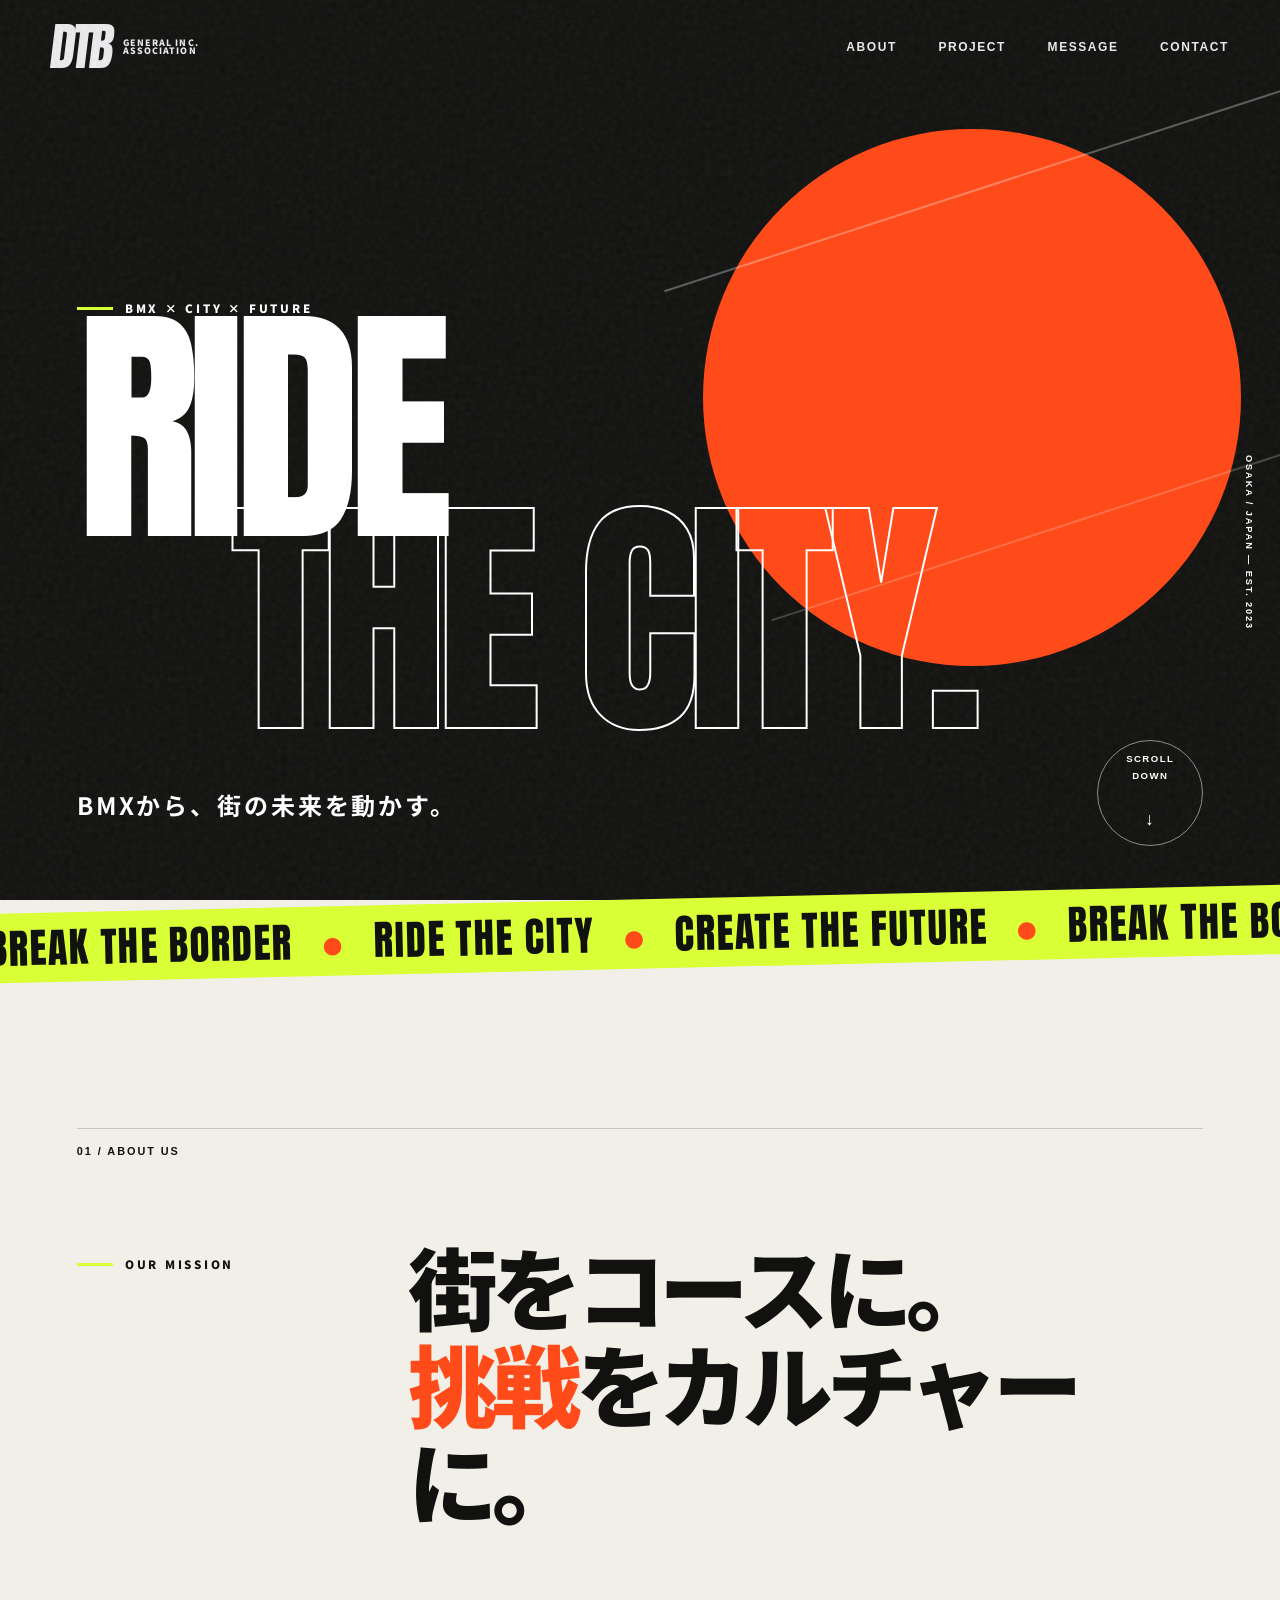
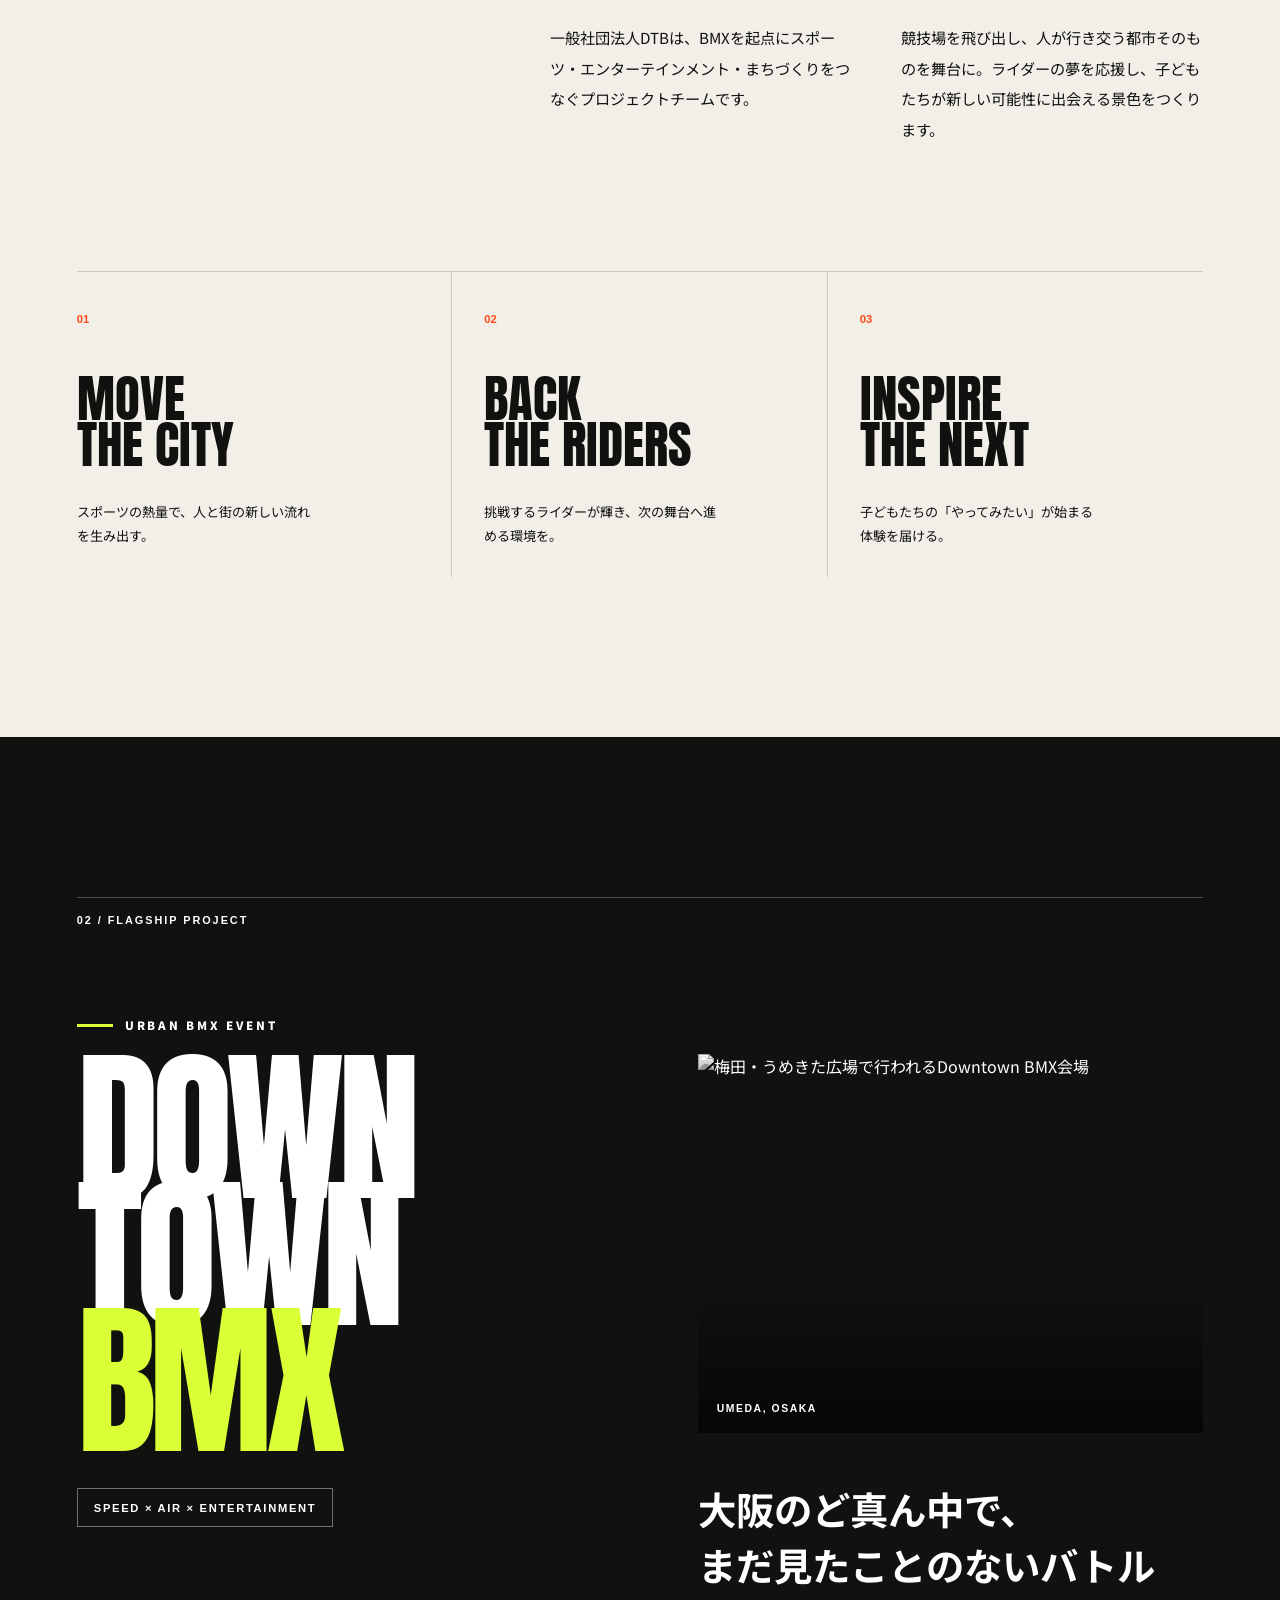
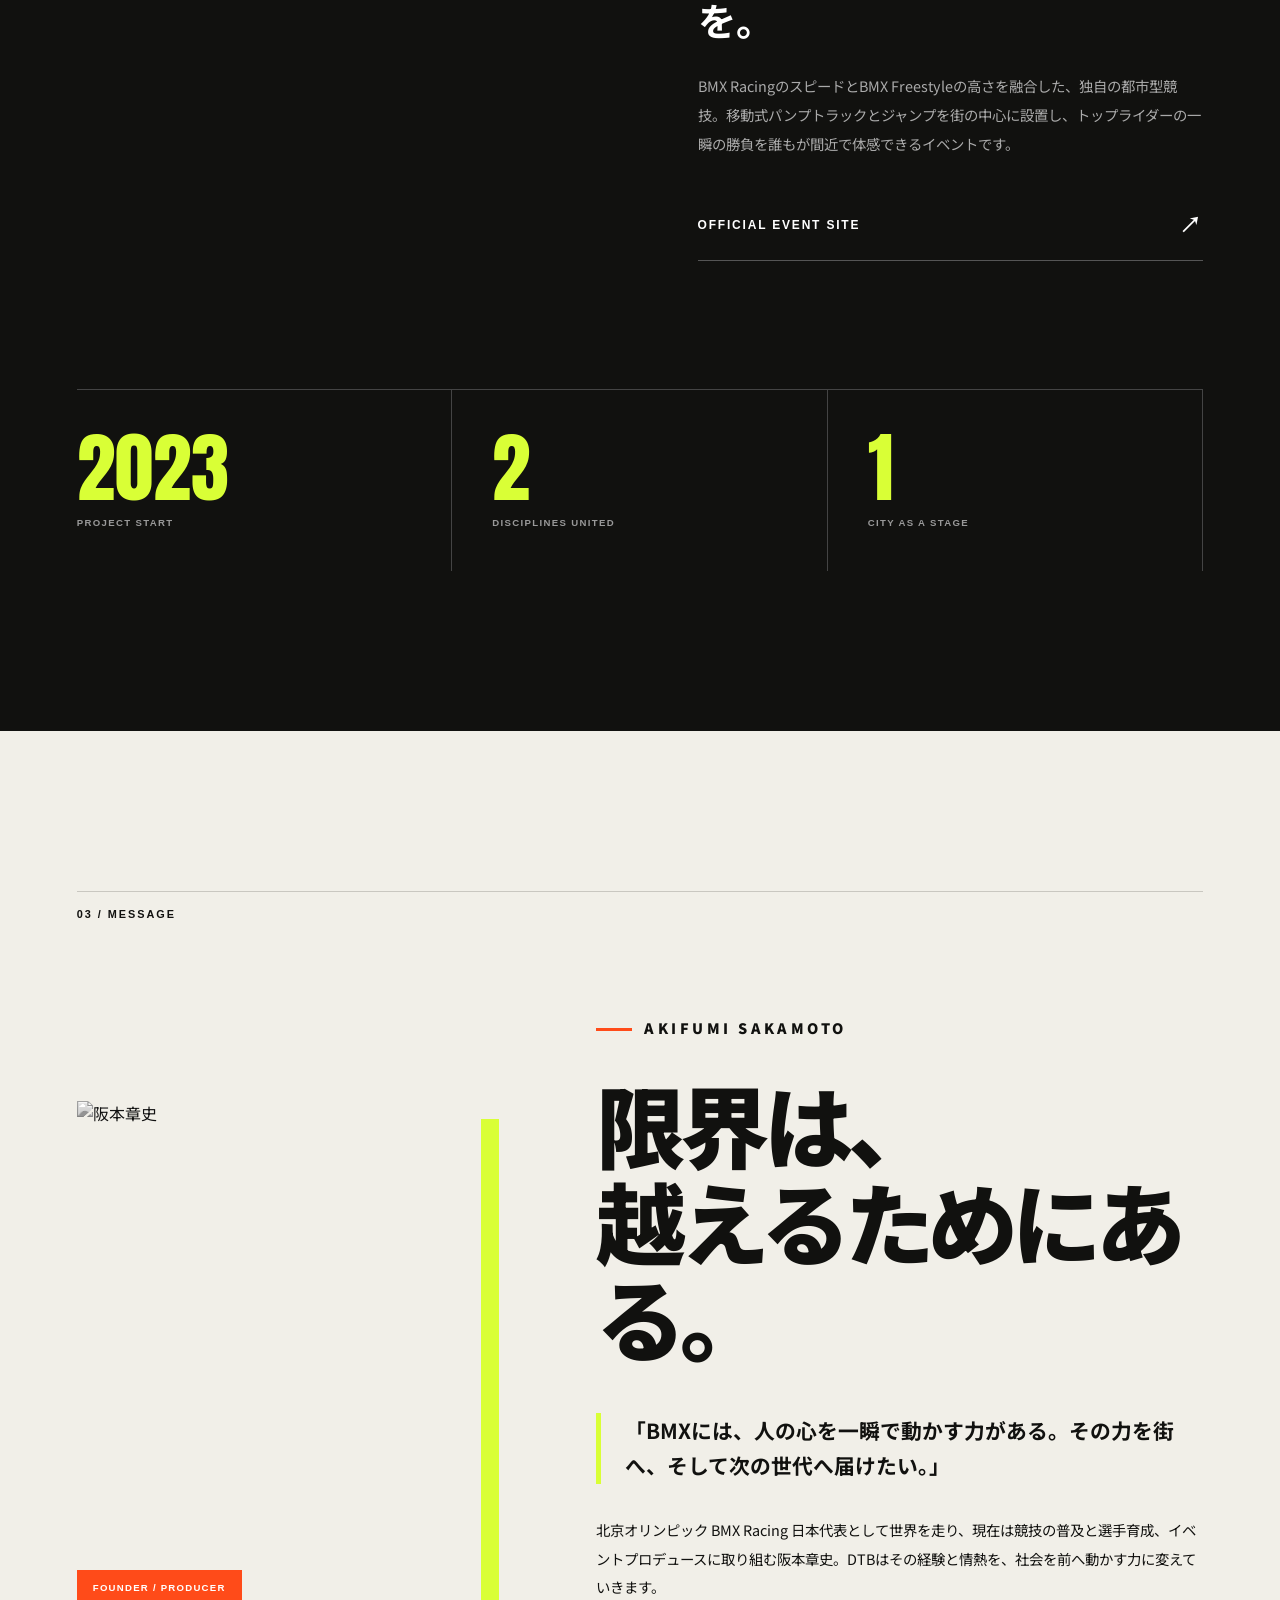
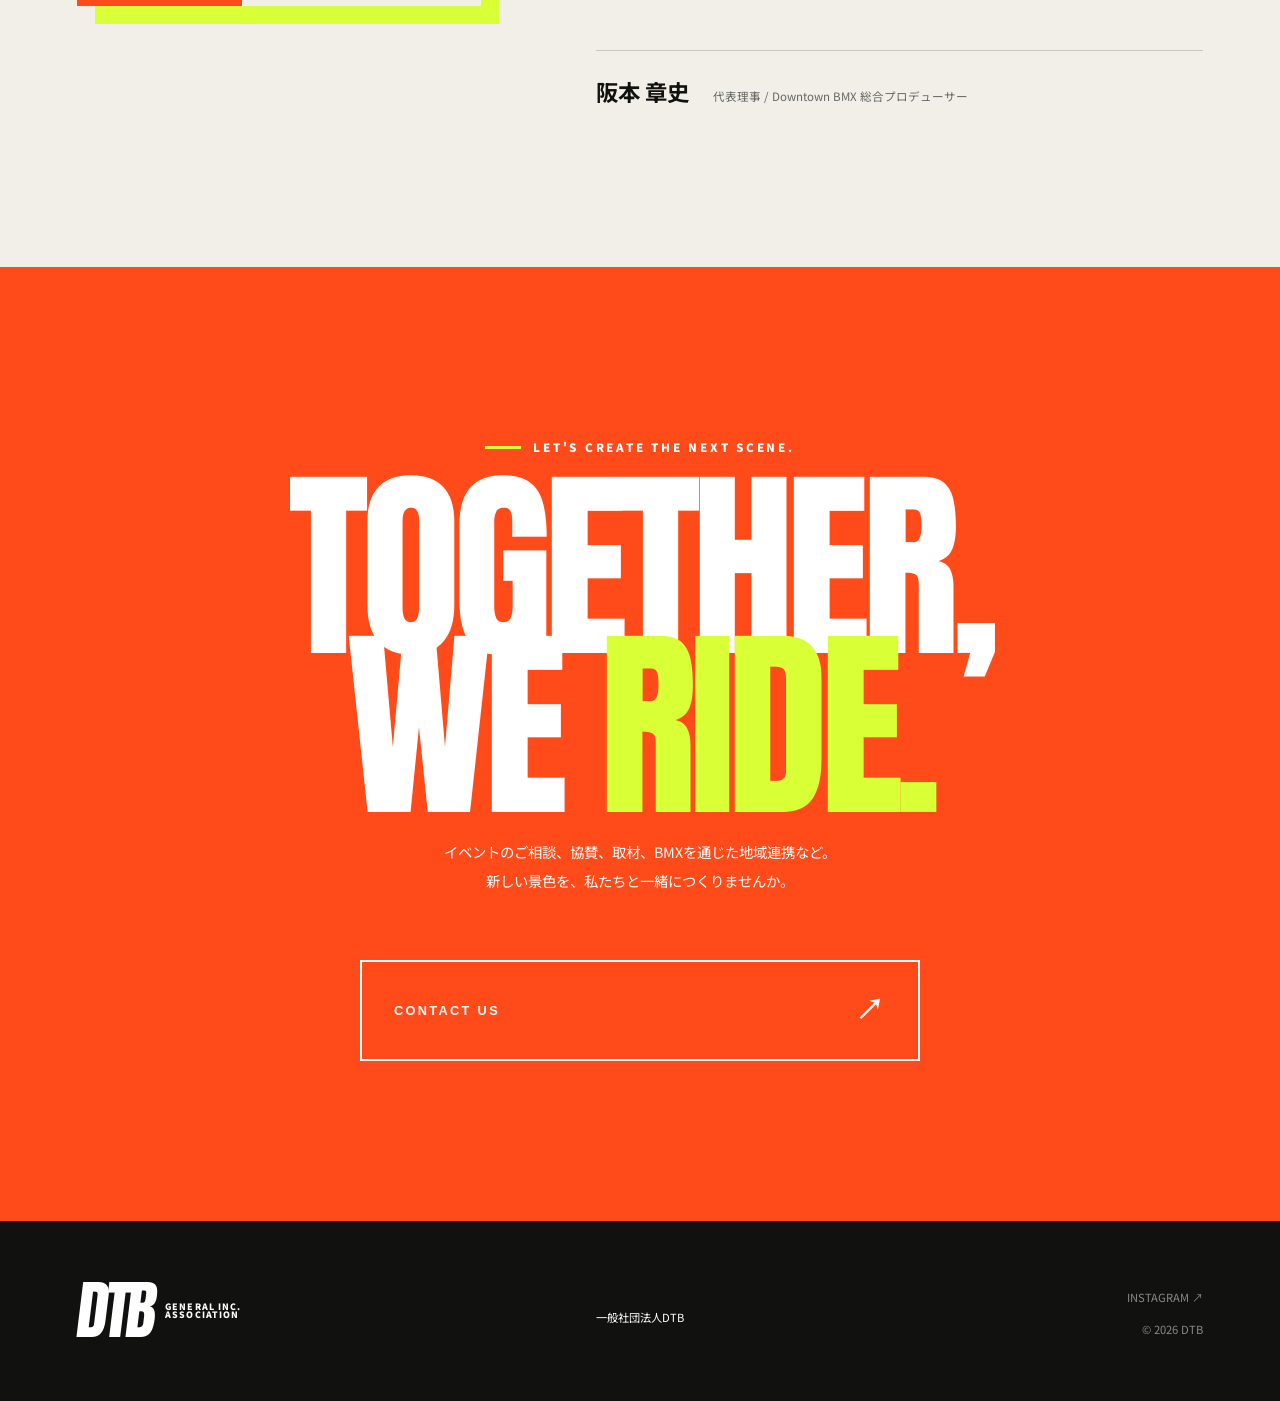
==== DTB/index.html @ 4af90009 "a" ====
<!doctype html>
<html lang="ja">
<head>
  <meta charset="UTF-8">
  <meta name="viewport" content="width=device-width, initial-scale=1.0">
  <meta name="description" content="一般社団法人DTBは、BMXを通じて街と人、次世代の可能性をつなぐ活動を行っています。">
  <title>一般社団法人DTB | Ride the City.</title>
  <link rel="preconnect" href="https://fonts.googleapis.com">
  <link rel="preconnect" href="https://fonts.gstatic.com" crossorigin>
  <link href="https://fonts.googleapis.com/css2?family=Anton&family=Noto+Sans+JP:wght@400;500;700;900&display=swap" rel="stylesheet">
  <link rel="stylesheet" href="style.css">
</head>
<body>
  <div class="loader" aria-hidden="true"><div class="loader__mark">DTB</div></div>
  <header class="header">
    <a class="logo" href="#top" aria-label="一般社団法人DTB トップへ"><span>DTB</span><small>GENERAL INC.<br>ASSOCIATION</small></a>
    <button class="menu-button" type="button" aria-label="メニューを開く" aria-expanded="false"><i></i><i></i></button>
    <nav class="nav" aria-label="メインナビゲーション">
      <a href="#about">ABOUT</a><a href="#project">PROJECT</a><a href="#message">MESSAGE</a><a href="#contact">CONTACT</a>
    </nav>
  </header>

  <main>
    <section class="hero" id="top">
      <div class="hero__noise"></div>
      <div class="hero__copy">
        <p class="eyebrow reveal">BMX × CITY × FUTURE</p>
        <h1><span class="reveal">RIDE</span><span class="outline reveal">THE CITY.</span></h1>
        <div class="hero__bottom reveal">
          <p>BMXから、街の未来を動かす。</p>
          <a class="circle-link" href="#about" aria-label="私たちについて見る">SCROLL<br>DOWN <b>↓</b></a>
        </div>
      </div>
      <div class="hero__visual" aria-hidden="true">
        <div class="sun"></div>
        <img src="https://downtown-bmx.com/assets/images/kv_bike1.png" alt="">
        <div class="speed-lines"></div>
      </div>
      <p class="hero__side">OSAKA / JAPAN — EST. 2023</p>
    </section>

    <div class="ticker" aria-hidden="true"><div>BREAK THE BORDER <span>●</span> RIDE THE CITY <span>●</span> CREATE THE FUTURE <span>●</span> BREAK THE BORDER <span>●</span> RIDE THE CITY <span>●</span> CREATE THE FUTURE <span>●</span></div></div>

    <section class="about section" id="about">
      <div class="section-index reveal">01 / ABOUT US</div>
      <div class="about__lead">
        <p class="kicker reveal">OUR MISSION</p>
        <h2 class="reveal">街をコースに。<br><em>挑戦</em>をカルチャーに。</h2>
      </div>
      <div class="about__body reveal">
        <p>一般社団法人DTBは、BMXを起点にスポーツ・エンターテインメント・まちづくりをつなぐプロジェクトチームです。</p>
        <p>競技場を飛び出し、人が行き交う都市そのものを舞台に。ライダーの夢を応援し、子どもたちが新しい可能性に出会える景色をつくります。</p>
      </div>
      <div class="values">
        <article class="value reveal"><b>01</b><h3>MOVE<br>THE CITY</h3><p>スポーツの熱量で、人と街の新しい流れを生み出す。</p></article>
        <article class="value reveal"><b>02</b><h3>BACK<br>THE RIDERS</h3><p>挑戦するライダーが輝き、次の舞台へ進める環境を。</p></article>
        <article class="value reveal"><b>03</b><h3>INSPIRE<br>THE NEXT</h3><p>子どもたちの「やってみたい」が始まる体験を届ける。</p></article>
      </div>
    </section>

    <section class="project section" id="project">
      <div class="section-index light reveal">02 / FLAGSHIP PROJECT</div>
      <div class="project__grid">
        <div class="project__title reveal">
          <p class="kicker">URBAN BMX EVENT</p>
          <h2>DOWN<br>TOWN<br><span>BMX</span></h2>
          <p class="project__tag">SPEED × AIR × ENTERTAINMENT</p>
        </div>
        <div class="project__info reveal">
          <div class="photo"><img src="https://downtown-bmx.com/assets/images/umekita.jpg" alt="梅田・うめきた広場で行われるDowntown BMX会場"><span>UMEDA, OSAKA</span></div>
          <h3>大阪のど真ん中で、<br>まだ見たことのないバトルを。</h3>
          <p>BMX RacingのスピードとBMX Freestyleの高さを融合した、独自の都市型競技。移動式パンプトラックとジャンプを街の中心に設置し、トップライダーの一瞬の勝負を誰もが間近で体感できるイベントです。</p>
          <a class="text-link" href="https://downtown-bmx.com/" target="_blank" rel="noopener">OFFICIAL EVENT SITE <span>↗</span></a>
        </div>
      </div>
      <div class="stats reveal"><div><strong>2023</strong><span>PROJECT START</span></div><div><strong>2</strong><span>DISCIPLINES UNITED</span></div><div><strong>1</strong><span>CITY AS A STAGE</span></div></div>
    </section>

    <section class="message section" id="message">
      <div class="section-index reveal">03 / MESSAGE</div>
      <div class="message__wrap">
        <div class="portrait reveal"><img src="https://downtown-bmx.com/assets/images/producer.jpg?20240404=" alt="阪本章史"><span>FOUNDER / PRODUCER</span></div>
        <div class="message__text reveal">
          <p class="kicker">AKIFUMI SAKAMOTO</p>
          <h2>限界は、<br>越えるためにある。</h2>
          <blockquote>「BMXには、人の心を一瞬で動かす力がある。その力を街へ、そして次の世代へ届けたい。」</blockquote>
          <p>北京オリンピック BMX Racing 日本代表として世界を走り、現在は競技の普及と選手育成、イベントプロデュースに取り組む阪本章史。DTBはその経験と情熱を、社会を前へ動かす力に変えていきます。</p>
          <div class="signature"><strong>阪本 章史</strong><span>代表理事 / Downtown BMX 総合プロデューサー</span></div>
        </div>
      </div>
    </section>

    <section class="contact" id="contact">
      <p class="kicker reveal">LET'S CREATE THE NEXT SCENE.</p>
      <h2 class="reveal">TOGETHER,<br>WE <span>RIDE.</span></h2>
      <p class="reveal">イベントのご相談、協賛、取材、BMXを通じた地域連携など。<br>新しい景色を、私たちと一緒につくりませんか。</p>
      <a class="contact__button reveal" href="https://downtown-bmx.com/#contact" target="_blank" rel="noopener"><span>CONTACT US</span><b>↗</b></a>
    </section>
  </main>

  <footer><a class="logo logo--footer" href="#top"><span>DTB</span><small>GENERAL INC.<br>ASSOCIATION</small></a><p>一般社団法人DTB</p><div><a href="https://www.instagram.com/downtownbmx_/" target="_blank" rel="noopener">INSTAGRAM ↗</a><span>© 2026 DTB</span></div></footer>
  <script src="script.js"></script>
</body>
</html>
---- DTB/style.css ----
:root{--ink:#11110f;--paper:#f1efe8;--acid:#d9ff36;--orange:#ff4b19;--line:rgba(17,17,15,.18)}
*{box-sizing:border-box}html{scroll-behavior:smooth}body{margin:0;background:var(--paper);color:var(--ink);font-family:"Noto Sans JP",sans-serif;overflow-x:hidden}a{color:inherit;text-decoration:none}img{display:block;width:100%}.loader{position:fixed;inset:0;z-index:9999;background:var(--acid);display:grid;place-items:center;transition:transform .8s cubic-bezier(.76,0,.24,1)}.loader.done{transform:translateY(-105%)}.loader__mark{font-family:Anton,sans-serif;font-size:clamp(6rem,20vw,18rem);letter-spacing:-.04em;transform:skew(-8deg)}
.header{position:fixed;z-index:100;top:0;left:0;width:100%;height:94px;display:flex;align-items:center;justify-content:space-between;padding:0 4vw;color:#fff;mix-blend-mode:difference}.logo{display:flex;align-items:center;gap:12px;line-height:.9}.logo>span{font:3.2rem/.8 Anton,sans-serif;letter-spacing:-.06em;transform:skew(-7deg)}.logo small{font-size:.55rem;font-weight:900;letter-spacing:.12em}.nav{display:flex;gap:2.6rem;font:700 .75rem/1 sans-serif;letter-spacing:.13em}.nav a{position:relative}.nav a:after{content:"";position:absolute;left:0;bottom:-7px;width:0;height:2px;background:currentColor;transition:.3s}.nav a:hover:after{width:100%}.menu-button{display:none;background:none;border:0;width:44px;height:44px;padding:12px}.menu-button i{display:block;height:2px;background:#fff;margin:7px 0;transition:.3s}
.hero{position:relative;min-height:100svh;background:var(--ink);color:#fff;display:flex;align-items:flex-end;overflow:hidden;padding:12rem 6vw 6vh}.hero__noise{position:absolute;inset:0;opacity:.08;pointer-events:none;background-image:url("data:image/svg+xml,%3Csvg viewBox='0 0 180 180' xmlns='http://www.w3.org/2000/svg'%3E%3Cfilter id='n'%3E%3CfeTurbulence type='fractalNoise' baseFrequency='.9' numOctaves='4' stitchTiles='stitch'/%3E%3C/filter%3E%3Crect width='100%25' height='100%25' filter='url(%23n)' opacity='.8'/%3E%3C/svg%3E")}.hero__copy{position:relative;z-index:3;width:100%}.eyebrow,.kicker{font-size:.72rem;font-weight:900;letter-spacing:.24em}.eyebrow:before,.kicker:before{content:"";display:inline-block;width:36px;height:3px;background:var(--acid);margin:0 12px 3px 0}.hero h1{margin:1rem 0 1.5rem;font:clamp(7rem,20vw,19rem)/.75 Anton,sans-serif;letter-spacing:-.045em;position:relative}.hero h1 span{display:block}.hero h1 .outline{color:transparent;-webkit-text-stroke:2px #fff;margin-left:12vw}.hero__bottom{display:flex;align-items:flex-end;justify-content:space-between}.hero__bottom>p{font-size:clamp(1rem,2vw,1.5rem);font-weight:700;letter-spacing:.12em}.circle-link{width:106px;height:106px;border:1px solid rgba(255,255,255,.5);border-radius:50%;display:grid;place-items:center;text-align:center;font:700 .6rem/1.7 sans-serif;letter-spacing:.15em;transition:.35s}.circle-link:hover{background:var(--acid);border-color:var(--acid);color:#111;transform:rotate(-8deg)}.circle-link b{font-size:1.1rem}.hero__visual{position:absolute;z-index:2;right:2vw;top:4vh;width:min(54vw,820px);height:86%;pointer-events:none}.hero__visual img{position:absolute;z-index:2;bottom:5%;right:0;max-height:90%;object-fit:contain;filter:drop-shadow(0 25px 35px rgba(0,0,0,.5));animation:float 4s ease-in-out infinite}.sun{position:absolute;width:min(42vw,640px);aspect-ratio:1;border-radius:50%;background:var(--orange);right:2%;top:12%}.speed-lines{position:absolute;inset:18% -20% auto auto;width:100%;height:45%;border-top:2px solid rgba(255,255,255,.3);border-bottom:2px solid rgba(255,255,255,.2);transform:rotate(-18deg)}.hero__side{position:absolute;right:1.3vw;bottom:30%;z-index:4;font:700 .58rem sans-serif;letter-spacing:.2em;writing-mode:vertical-rl}@keyframes float{50%{transform:translateY(-14px) rotate(1deg)}}
.ticker{background:var(--acid);overflow:hidden;white-space:nowrap;transform:rotate(-1.3deg) scale(1.02);position:relative;z-index:5}.ticker div{font:2.5rem/1.7 Anton,sans-serif;letter-spacing:.04em;animation:ticker 22s linear infinite;width:max-content}.ticker span{color:var(--orange);padding:0 1rem}@keyframes ticker{to{transform:translateX(-50%)}}
.section{padding:10rem 6vw}.section-index{font:700 .68rem sans-serif;letter-spacing:.18em;border-top:1px solid var(--line);padding-top:1rem;margin-bottom:5rem}.section-index.light{border-color:rgba(255,255,255,.25)}.about__lead{display:grid;grid-template-columns:1fr 2.4fr;align-items:start}.about__lead .kicker{margin-top:1.2rem}.about h2,.message h2{font-size:clamp(3rem,7vw,7rem);line-height:1.08;letter-spacing:-.07em;margin:0;font-weight:900}.about h2 em{font-style:normal;color:var(--orange)}.about__body{width:min(700px,58%);margin:5rem 0 7rem auto;display:grid;grid-template-columns:1fr 1fr;gap:3rem;line-height:2;font-size:.95rem}.values{display:grid;grid-template-columns:repeat(3,1fr);border-top:1px solid var(--line)}.value{padding:2rem 2rem 1rem 0;border-right:1px solid var(--line);min-height:280px}.value+ .value{padding-left:2rem}.value:last-child{border-right:0}.value>b{font:700 .7rem sans-serif;color:var(--orange)}.value h3{font:clamp(2.2rem,4vw,4rem)/.9 Anton,sans-serif;margin:3rem 0 2rem}.value p{font-size:.82rem;line-height:1.8;max-width:240px}
.project{background:var(--ink);color:white}.project__grid{display:grid;grid-template-columns:1fr 1fr;gap:9vw}.project__title h2{font:clamp(6rem,13vw,13rem)/.76 Anton,sans-serif;letter-spacing:-.04em;margin:2rem 0}.project__title h2 span{color:var(--acid)}.project__tag{font:700 .7rem sans-serif;letter-spacing:.15em;border:1px solid rgba(255,255,255,.4);display:inline-block;padding:.8rem 1rem}.project__info{padding-top:3rem}.photo{position:relative;overflow:hidden;aspect-ratio:4/3}.photo:after{content:"";position:absolute;inset:0;background:linear-gradient(180deg,transparent 60%,rgba(0,0,0,.65))}.photo img{height:100%;object-fit:cover;filter:grayscale(100%);transition:.6s}.photo:hover img{filter:grayscale(0);transform:scale(1.03)}.photo span{position:absolute;z-index:2;bottom:1.2rem;left:1.2rem;font:700 .65rem sans-serif;letter-spacing:.15em}.project__info h3{font-size:clamp(1.7rem,3vw,3rem);line-height:1.45;margin:3rem 0 1.5rem}.project__info>p{color:#aaa;line-height:2;font-size:.9rem}.text-link{display:flex;justify-content:space-between;align-items:center;border-bottom:1px solid #555;padding:1.2rem 0;margin-top:2rem;font:700 .75rem sans-serif;letter-spacing:.15em}.text-link span{font-size:1.4rem}.stats{margin-top:8rem;border-top:1px solid #444;display:grid;grid-template-columns:repeat(3,1fr)}.stats div{padding:2.5rem 0;border-right:1px solid #444}.stats div+div{padding-left:2.5rem}.stats strong{display:block;font:clamp(3rem,6vw,6rem)/1 Anton,sans-serif;color:var(--acid)}.stats span{font:700 .6rem sans-serif;letter-spacing:.14em;color:#999}
.message__wrap{display:grid;grid-template-columns:.8fr 1.2fr;gap:9vw;align-items:center}.portrait{position:relative;transform:rotate(-2deg);box-shadow:18px 18px 0 var(--acid)}.portrait img{filter:grayscale(100%);aspect-ratio:4/5;object-fit:cover}.portrait span{position:absolute;bottom:0;left:0;background:var(--orange);color:#fff;padding:.8rem 1rem;font:700 .6rem sans-serif;letter-spacing:.13em}.message__text .kicker:before{background:var(--orange)}.message__text h2{margin:2rem 0 3rem}.message blockquote{font-size:1.3rem;font-weight:700;line-height:1.7;margin:0 0 2rem;padding-left:1.5rem;border-left:5px solid var(--acid)}.message__text>p{font-size:.9rem;line-height:2}.signature{margin-top:3rem;border-top:1px solid var(--line);padding-top:1.5rem}.signature strong{font-size:1.4rem;margin-right:1.5rem}.signature span{font-size:.72rem;color:#666}
.contact{background:var(--orange);padding:10rem 6vw;text-align:center;color:#fff}.contact .kicker:before{background:var(--acid)}.contact h2{font:clamp(6rem,16vw,16rem)/.78 Anton,sans-serif;letter-spacing:-.04em;margin:2rem 0}.contact h2 span{color:var(--acid)}.contact>p:not(.kicker){font-size:.9rem;line-height:2}.contact__button{width:min(560px,90%);margin:4rem auto 0;border:2px solid #fff;padding:1.8rem 2rem;display:flex;justify-content:space-between;align-items:center;font:700 .8rem sans-serif;letter-spacing:.18em;transition:.3s}.contact__button b{font-size:1.8rem}.contact__button:hover{background:#fff;color:var(--orange)}footer{background:var(--ink);color:#fff;padding:4rem 6vw;display:grid;grid-template-columns:1fr 1fr 1fr;align-items:end;font-size:.7rem}footer>p{text-align:center}footer>div{display:flex;flex-direction:column;align-items:flex-end;gap:1rem;color:#888}.logo--footer{width:max-content}.logo--footer>span{font-size:4rem}.reveal{opacity:0;transform:translateY(45px);transition:opacity .8s ease,transform .8s cubic-bezier(.16,1,.3,1)}.reveal.visible{opacity:1;transform:none}
@media(max-width:800px){.header{height:72px;padding:0 5vw}.logo>span{font-size:2.6rem}.nav{position:fixed;inset:0;background:var(--ink);display:flex;flex-direction:column;justify-content:center;align-items:center;gap:2.2rem;font:2.6rem Anton,sans-serif;transform:translateX(100%);transition:.5s;z-index:-1}.nav.open{transform:none}.menu-button{display:block}.menu-button.active i:first-child{transform:translateY(4.5px) rotate(45deg)}.menu-button.active i:last-child{transform:translateY(-4.5px) rotate(-45deg)}.hero{padding:9rem 5vw 4vh;align-items:flex-end}.hero h1{font-size:28vw;line-height:.78;margin-bottom:2.5rem}.hero h1 .outline{margin-left:0}.hero__visual{width:95vw;right:-18vw;top:11vh;height:64%}.sun{width:75vw;right:5%;top:10%}.hero__bottom>p{font-size:.8rem}.circle-link{width:80px;height:80px}.hero__side{display:none}.ticker div{font-size:1.7rem}.section{padding:7rem 5vw}.section-index{margin-bottom:3.5rem}.about__lead{display:block}.about__lead .kicker{margin-bottom:1.5rem}.about__body{width:100%;margin:3.5rem 0 5rem;grid-template-columns:1fr;gap:1rem}.values{grid-template-columns:1fr}.value,.value+ .value{padding:2rem 0;min-height:auto;border-right:0;border-bottom:1px solid var(--line)}.value h3{margin:1.5rem 0 1rem}.project__grid{grid-template-columns:1fr}.project__title h2{font-size:29vw}.project__info{padding-top:0}.stats{margin-top:5rem}.stats div,.stats div+div{padding:1.5rem .5rem}.stats strong{font-size:3rem}.stats span{font-size:.45rem}.message__wrap{grid-template-columns:1fr}.portrait{margin:0 1rem 3rem 0}.signature span{display:block;margin-top:.5rem}.contact{padding:7rem 5vw}.contact h2{font-size:24vw}.contact br{display:none}footer{grid-template-columns:1fr;gap:2rem;text-align:left}footer>p{text-align:left}footer>div{align-items:flex-start}}
@media(prefers-reduced-motion:reduce){html{scroll-behavior:auto}.loader{display:none}.hero__visual img,.ticker div{animation:none}.reveal{opacity:1;transform:none;transition:none}}
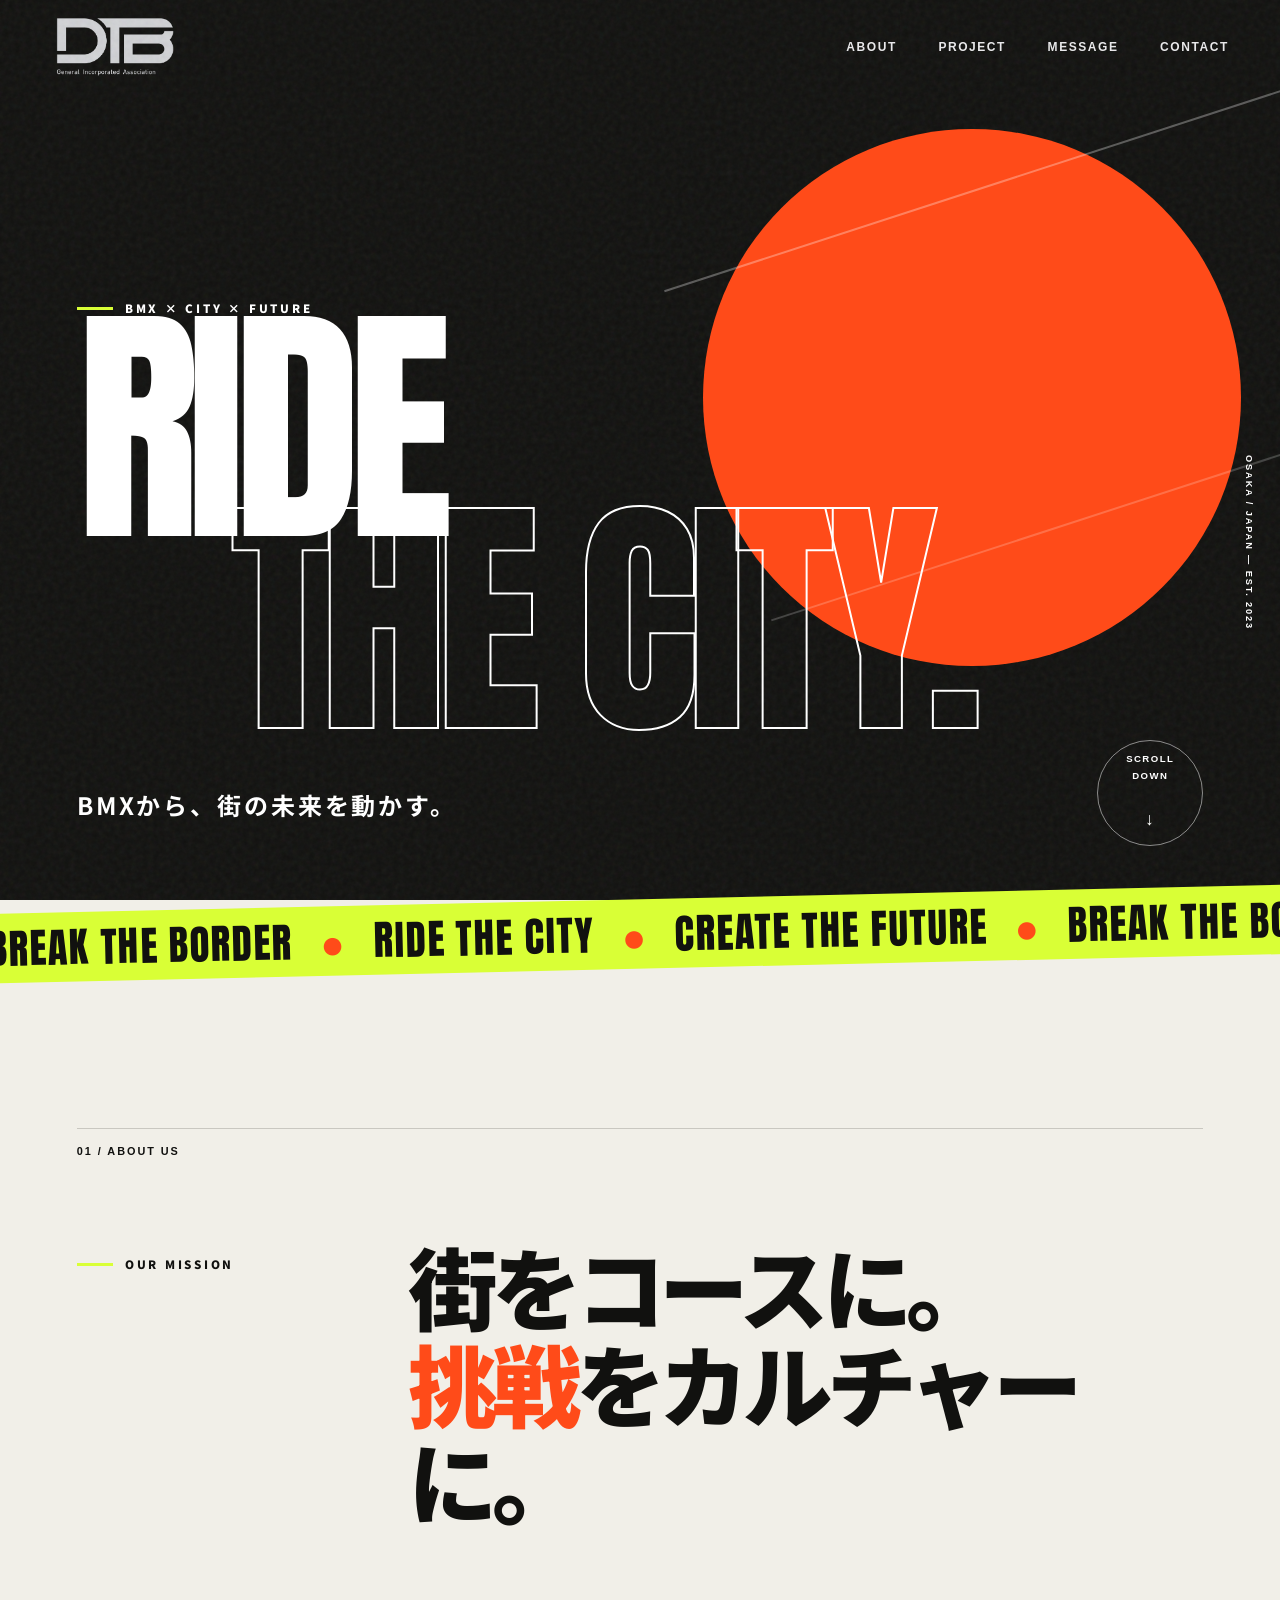
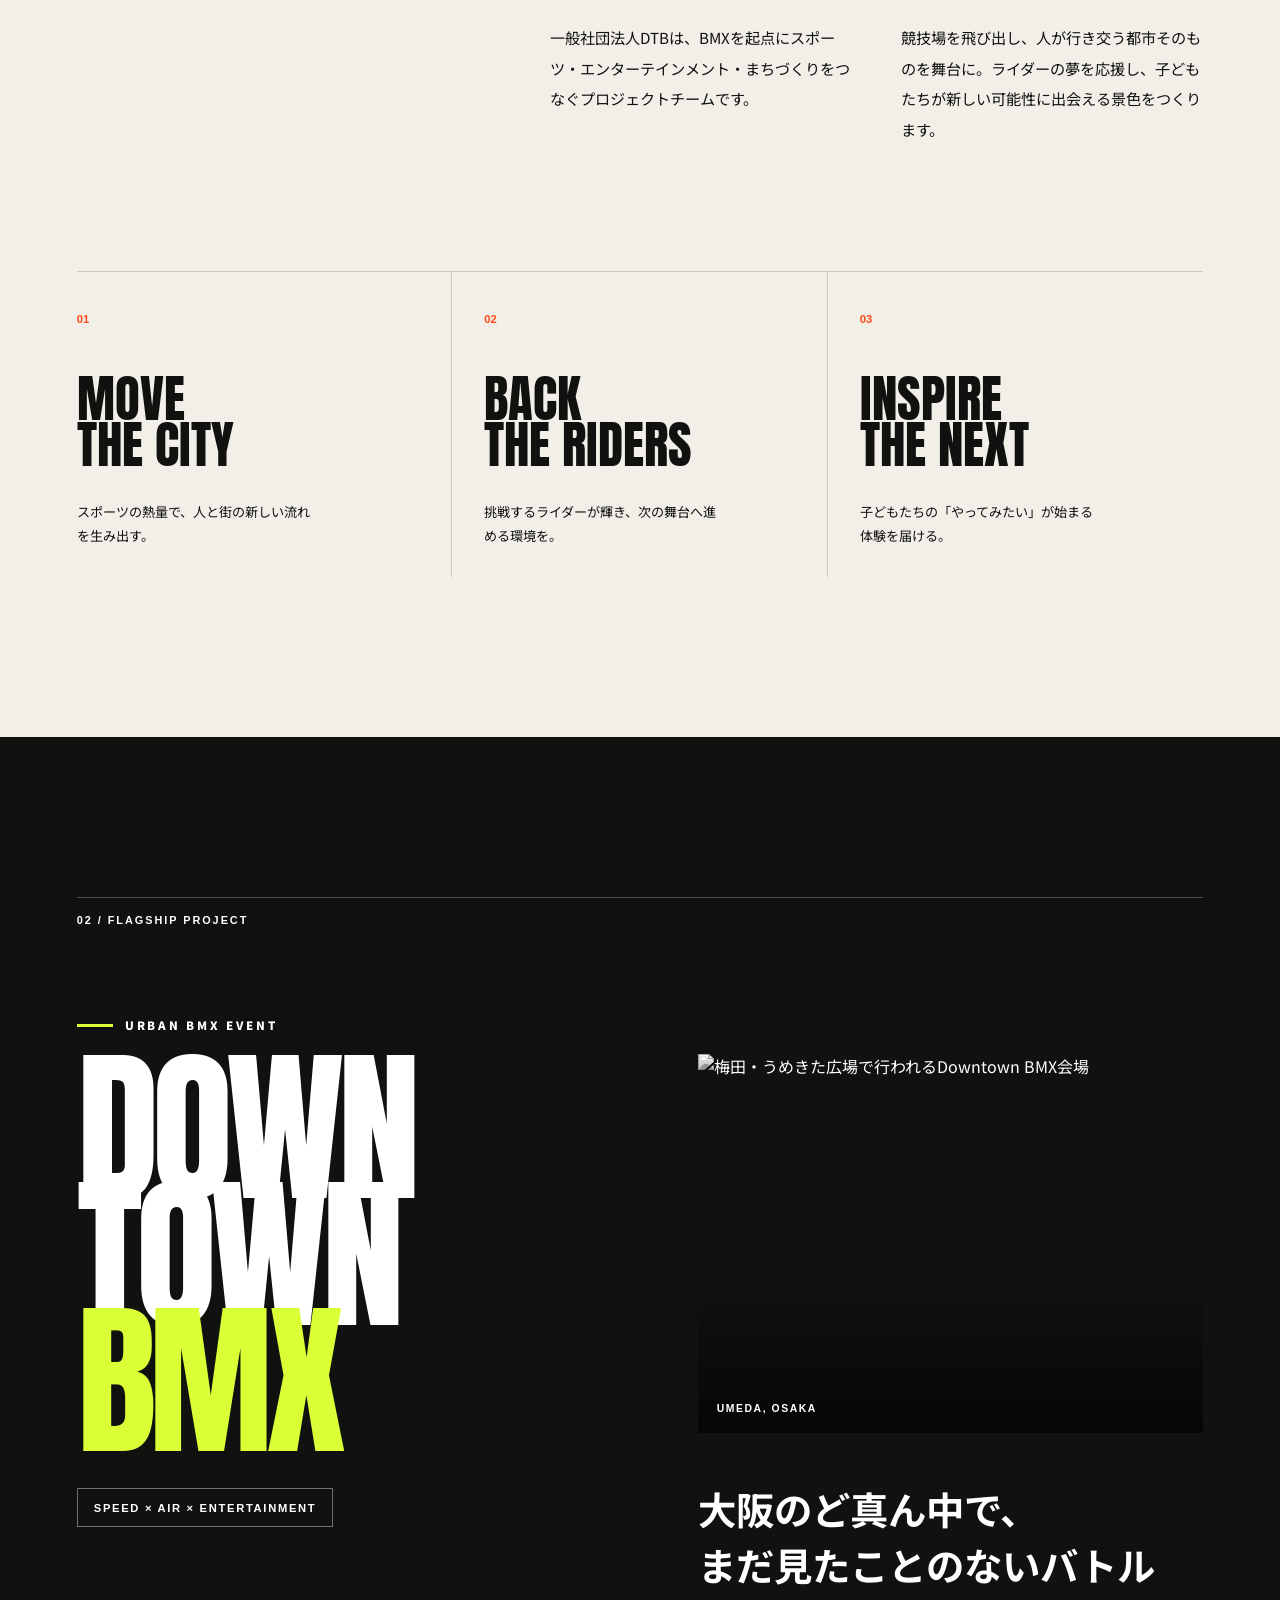
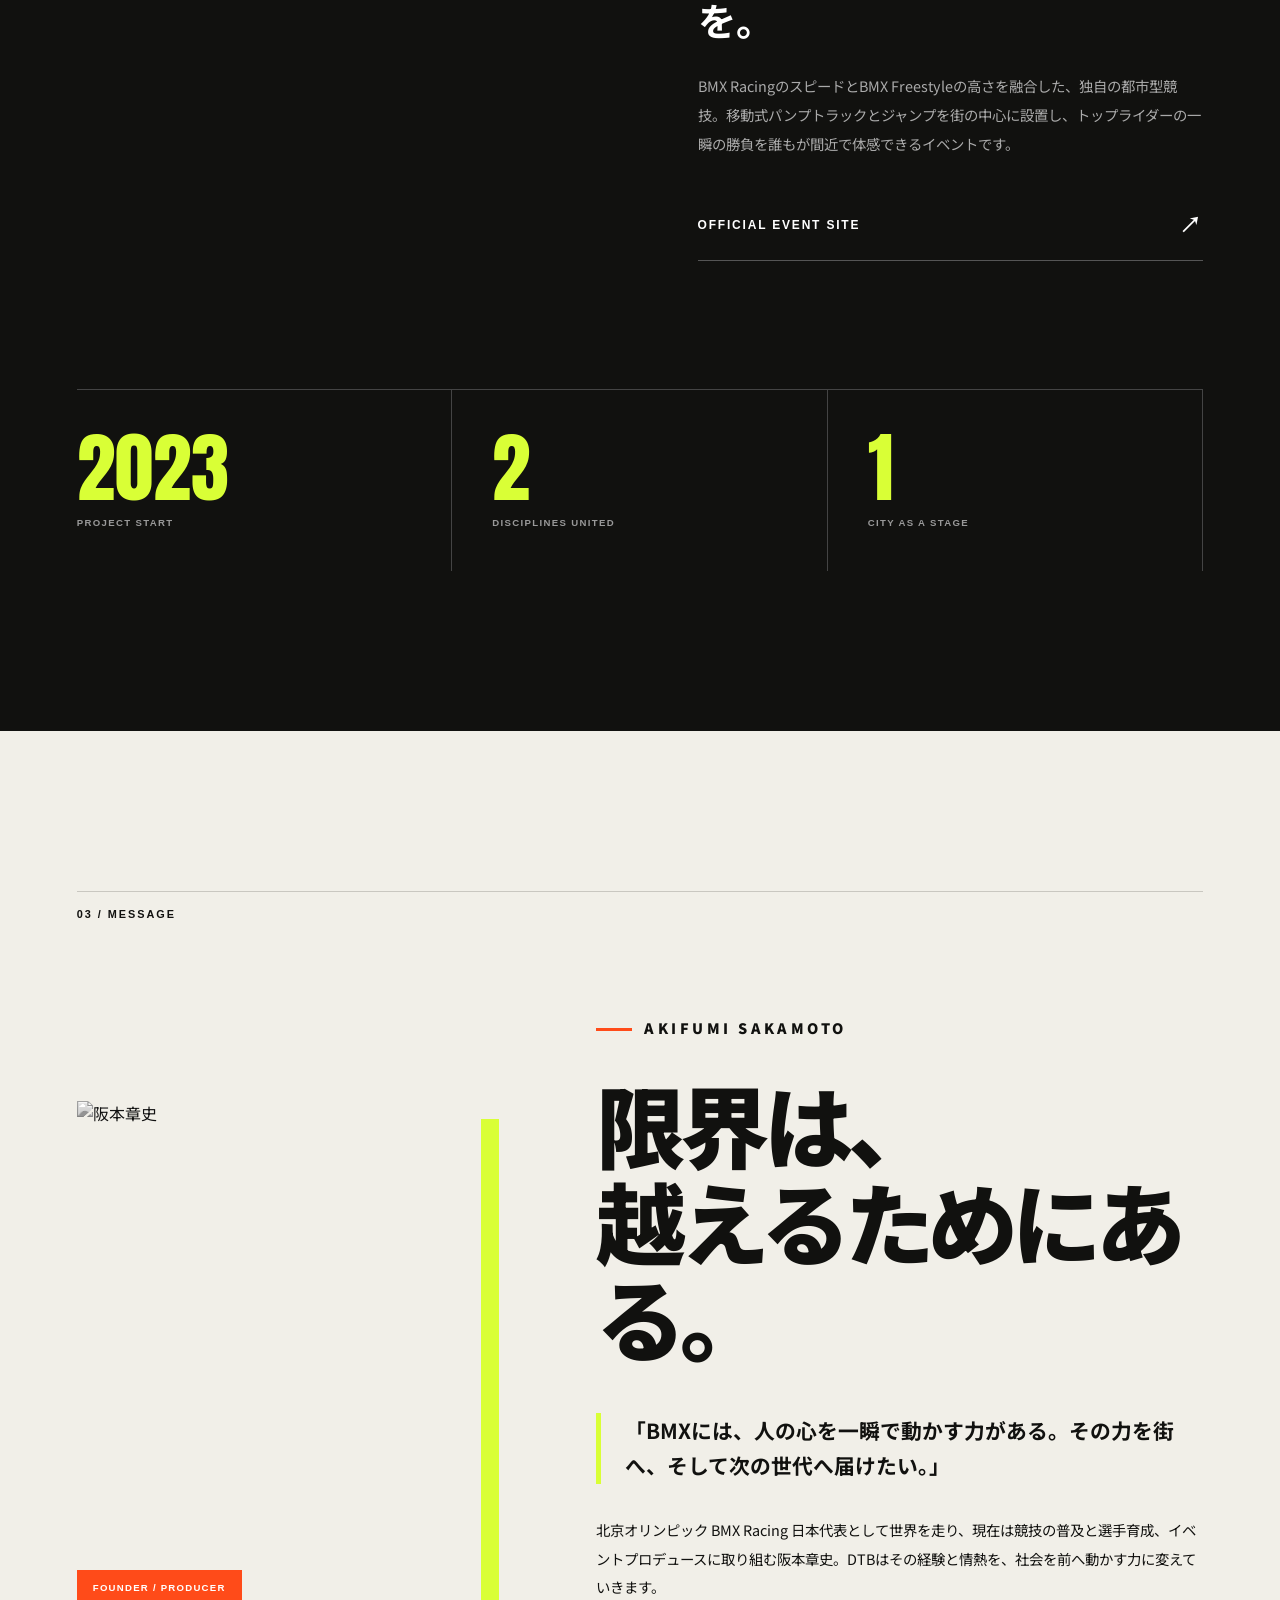
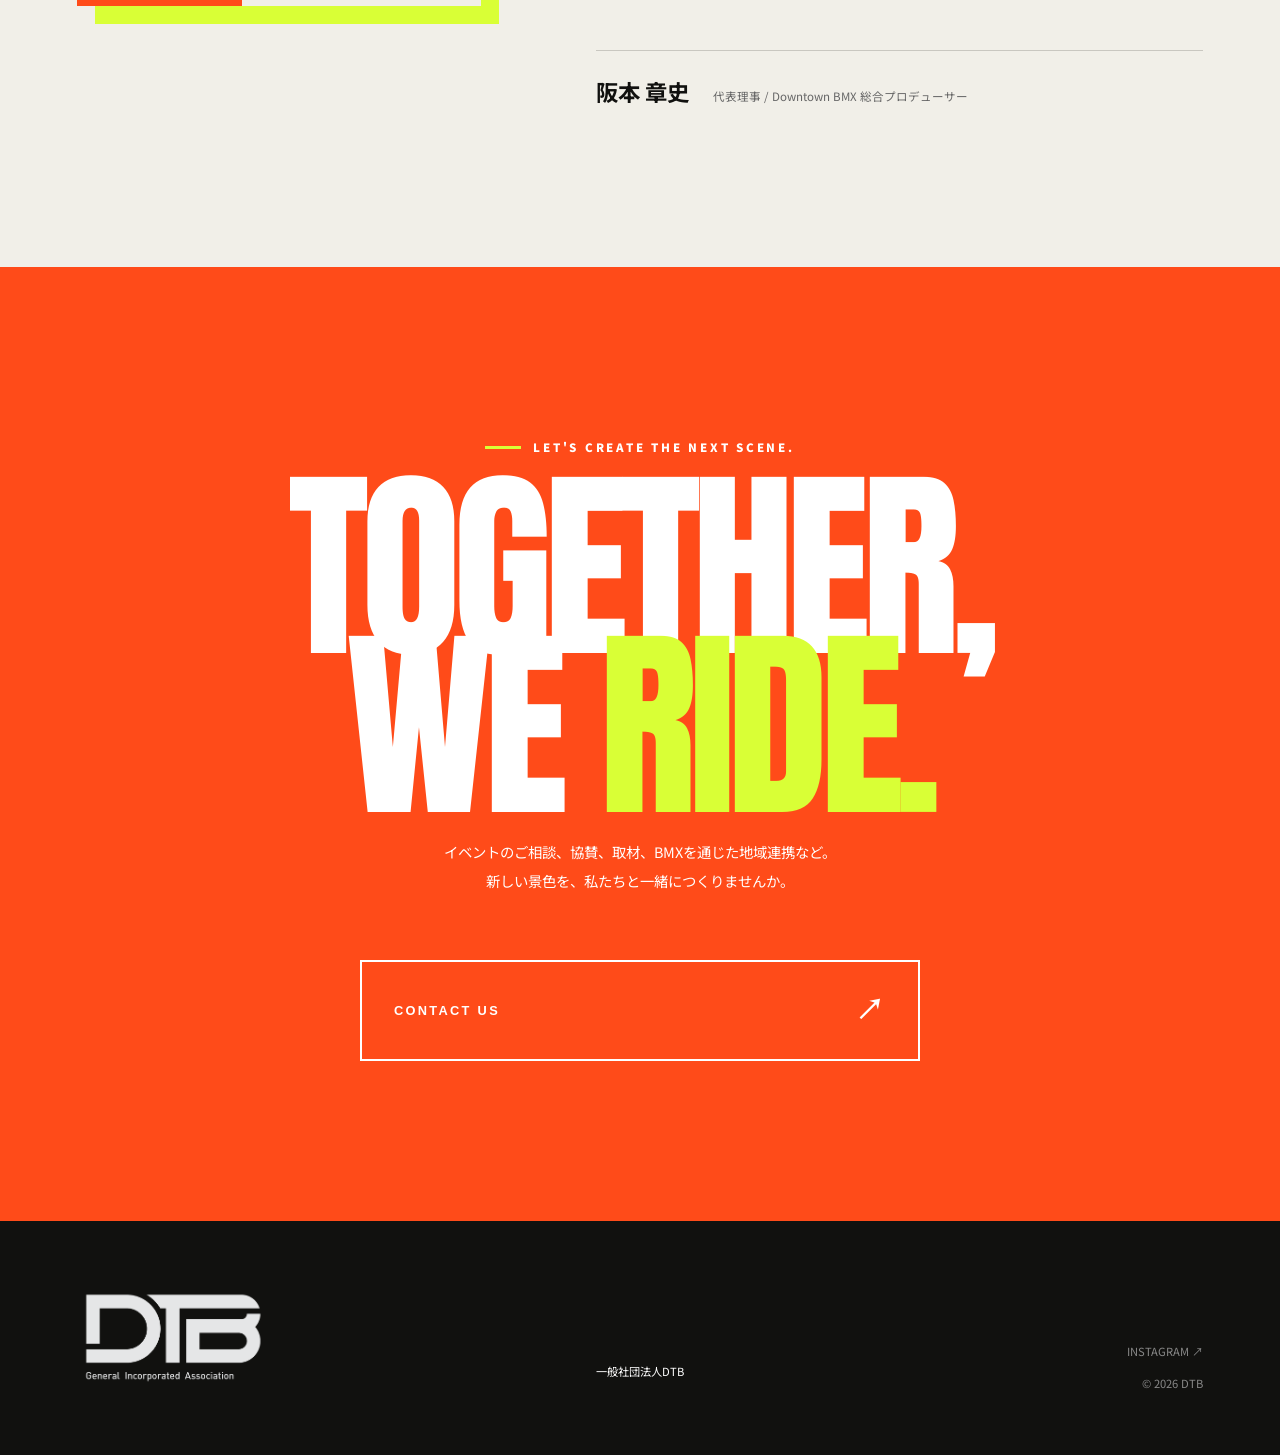
==== commit fa024672: "Replace DTB wordmark with official logo" ====
--- a/DTB/index.html
+++ b/DTB/index.html
@@ -13,7 +13,7 @@
 <body>
   <div class="loader" aria-hidden="true"><div class="loader__mark">DTB</div></div>
   <header class="header">
-    <a class="logo" href="#top" aria-label="一般社団法人DTB トップへ"><span>DTB</span><small>GENERAL INC.<br>ASSOCIATION</small></a>
+    <a class="logo" href="#top" aria-label="一般社団法人DTB トップへ"><img src="assets/logo.png" alt="一般社団法人DTB"></a>
     <button class="menu-button" type="button" aria-label="メニューを開く" aria-expanded="false"><i></i><i></i></button>
     <nav class="nav" aria-label="メインナビゲーション">
       <a href="#about">ABOUT</a><a href="#project">PROJECT</a><a href="#message">MESSAGE</a><a href="#contact">CONTACT</a>
@@ -98,7 +98,7 @@
     </section>
   </main>
 
-  <footer><a class="logo logo--footer" href="#top"><span>DTB</span><small>GENERAL INC.<br>ASSOCIATION</small></a><p>一般社団法人DTB</p><div><a href="https://www.instagram.com/downtownbmx_/" target="_blank" rel="noopener">INSTAGRAM ↗</a><span>© 2026 DTB</span></div></footer>
+  <footer><a class="logo logo--footer" href="#top" aria-label="一般社団法人DTB トップへ"><img src="assets/logo.png" alt="一般社団法人DTB"></a><p>一般社団法人DTB</p><div><a href="https://www.instagram.com/downtownbmx_/" target="_blank" rel="noopener">INSTAGRAM ↗</a><span>© 2026 DTB</span></div></footer>
   <script src="script.js"></script>
 </body>
 </html>
--- a/DTB/style.css
+++ b/DTB/style.css
@@ -1,11 +1,11 @@
 :root{--ink:#11110f;--paper:#f1efe8;--acid:#d9ff36;--orange:#ff4b19;--line:rgba(17,17,15,.18)}
 *{box-sizing:border-box}html{scroll-behavior:smooth}body{margin:0;background:var(--paper);color:var(--ink);font-family:"Noto Sans JP",sans-serif;overflow-x:hidden}a{color:inherit;text-decoration:none}img{display:block;width:100%}.loader{position:fixed;inset:0;z-index:9999;background:var(--acid);display:grid;place-items:center;transition:transform .8s cubic-bezier(.76,0,.24,1)}.loader.done{transform:translateY(-105%)}.loader__mark{font-family:Anton,sans-serif;font-size:clamp(6rem,20vw,18rem);letter-spacing:-.04em;transform:skew(-8deg)}
-.header{position:fixed;z-index:100;top:0;left:0;width:100%;height:94px;display:flex;align-items:center;justify-content:space-between;padding:0 4vw;color:#fff;mix-blend-mode:difference}.logo{display:flex;align-items:center;gap:12px;line-height:.9}.logo>span{font:3.2rem/.8 Anton,sans-serif;letter-spacing:-.06em;transform:skew(-7deg)}.logo small{font-size:.55rem;font-weight:900;letter-spacing:.12em}.nav{display:flex;gap:2.6rem;font:700 .75rem/1 sans-serif;letter-spacing:.13em}.nav a{position:relative}.nav a:after{content:"";position:absolute;left:0;bottom:-7px;width:0;height:2px;background:currentColor;transition:.3s}.nav a:hover:after{width:100%}.menu-button{display:none;background:none;border:0;width:44px;height:44px;padding:12px}.menu-button i{display:block;height:2px;background:#fff;margin:7px 0;transition:.3s}
+.header{position:fixed;z-index:100;top:0;left:0;width:100%;height:94px;display:flex;align-items:center;justify-content:space-between;padding:0 4vw;color:#fff;mix-blend-mode:difference}.logo{display:block;width:clamp(112px,10vw,152px);line-height:0}.logo img{width:100%;height:auto;filter:invert(1);object-fit:contain}.nav{display:flex;gap:2.6rem;font:700 .75rem/1 sans-serif;letter-spacing:.13em}.nav a{position:relative}.nav a:after{content:"";position:absolute;left:0;bottom:-7px;width:0;height:2px;background:currentColor;transition:.3s}.nav a:hover:after{width:100%}.menu-button{display:none;background:none;border:0;width:44px;height:44px;padding:12px}.menu-button i{display:block;height:2px;background:#fff;margin:7px 0;transition:.3s}
 .hero{position:relative;min-height:100svh;background:var(--ink);color:#fff;display:flex;align-items:flex-end;overflow:hidden;padding:12rem 6vw 6vh}.hero__noise{position:absolute;inset:0;opacity:.08;pointer-events:none;background-image:url("data:image/svg+xml,%3Csvg viewBox='0 0 180 180' xmlns='http://www.w3.org/2000/svg'%3E%3Cfilter id='n'%3E%3CfeTurbulence type='fractalNoise' baseFrequency='.9' numOctaves='4' stitchTiles='stitch'/%3E%3C/filter%3E%3Crect width='100%25' height='100%25' filter='url(%23n)' opacity='.8'/%3E%3C/svg%3E")}.hero__copy{position:relative;z-index:3;width:100%}.eyebrow,.kicker{font-size:.72rem;font-weight:900;letter-spacing:.24em}.eyebrow:before,.kicker:before{content:"";display:inline-block;width:36px;height:3px;background:var(--acid);margin:0 12px 3px 0}.hero h1{margin:1rem 0 1.5rem;font:clamp(7rem,20vw,19rem)/.75 Anton,sans-serif;letter-spacing:-.045em;position:relative}.hero h1 span{display:block}.hero h1 .outline{color:transparent;-webkit-text-stroke:2px #fff;margin-left:12vw}.hero__bottom{display:flex;align-items:flex-end;justify-content:space-between}.hero__bottom>p{font-size:clamp(1rem,2vw,1.5rem);font-weight:700;letter-spacing:.12em}.circle-link{width:106px;height:106px;border:1px solid rgba(255,255,255,.5);border-radius:50%;display:grid;place-items:center;text-align:center;font:700 .6rem/1.7 sans-serif;letter-spacing:.15em;transition:.35s}.circle-link:hover{background:var(--acid);border-color:var(--acid);color:#111;transform:rotate(-8deg)}.circle-link b{font-size:1.1rem}.hero__visual{position:absolute;z-index:2;right:2vw;top:4vh;width:min(54vw,820px);height:86%;pointer-events:none}.hero__visual img{position:absolute;z-index:2;bottom:5%;right:0;max-height:90%;object-fit:contain;filter:drop-shadow(0 25px 35px rgba(0,0,0,.5));animation:float 4s ease-in-out infinite}.sun{position:absolute;width:min(42vw,640px);aspect-ratio:1;border-radius:50%;background:var(--orange);right:2%;top:12%}.speed-lines{position:absolute;inset:18% -20% auto auto;width:100%;height:45%;border-top:2px solid rgba(255,255,255,.3);border-bottom:2px solid rgba(255,255,255,.2);transform:rotate(-18deg)}.hero__side{position:absolute;right:1.3vw;bottom:30%;z-index:4;font:700 .58rem sans-serif;letter-spacing:.2em;writing-mode:vertical-rl}@keyframes float{50%{transform:translateY(-14px) rotate(1deg)}}
 .ticker{background:var(--acid);overflow:hidden;white-space:nowrap;transform:rotate(-1.3deg) scale(1.02);position:relative;z-index:5}.ticker div{font:2.5rem/1.7 Anton,sans-serif;letter-spacing:.04em;animation:ticker 22s linear infinite;width:max-content}.ticker span{color:var(--orange);padding:0 1rem}@keyframes ticker{to{transform:translateX(-50%)}}
 .section{padding:10rem 6vw}.section-index{font:700 .68rem sans-serif;letter-spacing:.18em;border-top:1px solid var(--line);padding-top:1rem;margin-bottom:5rem}.section-index.light{border-color:rgba(255,255,255,.25)}.about__lead{display:grid;grid-template-columns:1fr 2.4fr;align-items:start}.about__lead .kicker{margin-top:1.2rem}.about h2,.message h2{font-size:clamp(3rem,7vw,7rem);line-height:1.08;letter-spacing:-.07em;margin:0;font-weight:900}.about h2 em{font-style:normal;color:var(--orange)}.about__body{width:min(700px,58%);margin:5rem 0 7rem auto;display:grid;grid-template-columns:1fr 1fr;gap:3rem;line-height:2;font-size:.95rem}.values{display:grid;grid-template-columns:repeat(3,1fr);border-top:1px solid var(--line)}.value{padding:2rem 2rem 1rem 0;border-right:1px solid var(--line);min-height:280px}.value+ .value{padding-left:2rem}.value:last-child{border-right:0}.value>b{font:700 .7rem sans-serif;color:var(--orange)}.value h3{font:clamp(2.2rem,4vw,4rem)/.9 Anton,sans-serif;margin:3rem 0 2rem}.value p{font-size:.82rem;line-height:1.8;max-width:240px}
 .project{background:var(--ink);color:white}.project__grid{display:grid;grid-template-columns:1fr 1fr;gap:9vw}.project__title h2{font:clamp(6rem,13vw,13rem)/.76 Anton,sans-serif;letter-spacing:-.04em;margin:2rem 0}.project__title h2 span{color:var(--acid)}.project__tag{font:700 .7rem sans-serif;letter-spacing:.15em;border:1px solid rgba(255,255,255,.4);display:inline-block;padding:.8rem 1rem}.project__info{padding-top:3rem}.photo{position:relative;overflow:hidden;aspect-ratio:4/3}.photo:after{content:"";position:absolute;inset:0;background:linear-gradient(180deg,transparent 60%,rgba(0,0,0,.65))}.photo img{height:100%;object-fit:cover;filter:grayscale(100%);transition:.6s}.photo:hover img{filter:grayscale(0);transform:scale(1.03)}.photo span{position:absolute;z-index:2;bottom:1.2rem;left:1.2rem;font:700 .65rem sans-serif;letter-spacing:.15em}.project__info h3{font-size:clamp(1.7rem,3vw,3rem);line-height:1.45;margin:3rem 0 1.5rem}.project__info>p{color:#aaa;line-height:2;font-size:.9rem}.text-link{display:flex;justify-content:space-between;align-items:center;border-bottom:1px solid #555;padding:1.2rem 0;margin-top:2rem;font:700 .75rem sans-serif;letter-spacing:.15em}.text-link span{font-size:1.4rem}.stats{margin-top:8rem;border-top:1px solid #444;display:grid;grid-template-columns:repeat(3,1fr)}.stats div{padding:2.5rem 0;border-right:1px solid #444}.stats div+div{padding-left:2.5rem}.stats strong{display:block;font:clamp(3rem,6vw,6rem)/1 Anton,sans-serif;color:var(--acid)}.stats span{font:700 .6rem sans-serif;letter-spacing:.14em;color:#999}
 .message__wrap{display:grid;grid-template-columns:.8fr 1.2fr;gap:9vw;align-items:center}.portrait{position:relative;transform:rotate(-2deg);box-shadow:18px 18px 0 var(--acid)}.portrait img{filter:grayscale(100%);aspect-ratio:4/5;object-fit:cover}.portrait span{position:absolute;bottom:0;left:0;background:var(--orange);color:#fff;padding:.8rem 1rem;font:700 .6rem sans-serif;letter-spacing:.13em}.message__text .kicker:before{background:var(--orange)}.message__text h2{margin:2rem 0 3rem}.message blockquote{font-size:1.3rem;font-weight:700;line-height:1.7;margin:0 0 2rem;padding-left:1.5rem;border-left:5px solid var(--acid)}.message__text>p{font-size:.9rem;line-height:2}.signature{margin-top:3rem;border-top:1px solid var(--line);padding-top:1.5rem}.signature strong{font-size:1.4rem;margin-right:1.5rem}.signature span{font-size:.72rem;color:#666}
-.contact{background:var(--orange);padding:10rem 6vw;text-align:center;color:#fff}.contact .kicker:before{background:var(--acid)}.contact h2{font:clamp(6rem,16vw,16rem)/.78 Anton,sans-serif;letter-spacing:-.04em;margin:2rem 0}.contact h2 span{color:var(--acid)}.contact>p:not(.kicker){font-size:.9rem;line-height:2}.contact__button{width:min(560px,90%);margin:4rem auto 0;border:2px solid #fff;padding:1.8rem 2rem;display:flex;justify-content:space-between;align-items:center;font:700 .8rem sans-serif;letter-spacing:.18em;transition:.3s}.contact__button b{font-size:1.8rem}.contact__button:hover{background:#fff;color:var(--orange)}footer{background:var(--ink);color:#fff;padding:4rem 6vw;display:grid;grid-template-columns:1fr 1fr 1fr;align-items:end;font-size:.7rem}footer>p{text-align:center}footer>div{display:flex;flex-direction:column;align-items:flex-end;gap:1rem;color:#888}.logo--footer{width:max-content}.logo--footer>span{font-size:4rem}.reveal{opacity:0;transform:translateY(45px);transition:opacity .8s ease,transform .8s cubic-bezier(.16,1,.3,1)}.reveal.visible{opacity:1;transform:none}
-@media(max-width:800px){.header{height:72px;padding:0 5vw}.logo>span{font-size:2.6rem}.nav{position:fixed;inset:0;background:var(--ink);display:flex;flex-direction:column;justify-content:center;align-items:center;gap:2.2rem;font:2.6rem Anton,sans-serif;transform:translateX(100%);transition:.5s;z-index:-1}.nav.open{transform:none}.menu-button{display:block}.menu-button.active i:first-child{transform:translateY(4.5px) rotate(45deg)}.menu-button.active i:last-child{transform:translateY(-4.5px) rotate(-45deg)}.hero{padding:9rem 5vw 4vh;align-items:flex-end}.hero h1{font-size:28vw;line-height:.78;margin-bottom:2.5rem}.hero h1 .outline{margin-left:0}.hero__visual{width:95vw;right:-18vw;top:11vh;height:64%}.sun{width:75vw;right:5%;top:10%}.hero__bottom>p{font-size:.8rem}.circle-link{width:80px;height:80px}.hero__side{display:none}.ticker div{font-size:1.7rem}.section{padding:7rem 5vw}.section-index{margin-bottom:3.5rem}.about__lead{display:block}.about__lead .kicker{margin-bottom:1.5rem}.about__body{width:100%;margin:3.5rem 0 5rem;grid-template-columns:1fr;gap:1rem}.values{grid-template-columns:1fr}.value,.value+ .value{padding:2rem 0;min-height:auto;border-right:0;border-bottom:1px solid var(--line)}.value h3{margin:1.5rem 0 1rem}.project__grid{grid-template-columns:1fr}.project__title h2{font-size:29vw}.project__info{padding-top:0}.stats{margin-top:5rem}.stats div,.stats div+div{padding:1.5rem .5rem}.stats strong{font-size:3rem}.stats span{font-size:.45rem}.message__wrap{grid-template-columns:1fr}.portrait{margin:0 1rem 3rem 0}.signature span{display:block;margin-top:.5rem}.contact{padding:7rem 5vw}.contact h2{font-size:24vw}.contact br{display:none}footer{grid-template-columns:1fr;gap:2rem;text-align:left}footer>p{text-align:left}footer>div{align-items:flex-start}}
+.contact{background:var(--orange);padding:10rem 6vw;text-align:center;color:#fff}.contact .kicker:before{background:var(--acid)}.contact h2{font:clamp(6rem,16vw,16rem)/.78 Anton,sans-serif;letter-spacing:-.04em;margin:2rem 0}.contact h2 span{color:var(--acid)}.contact>p:not(.kicker){font-size:.9rem;line-height:2}.contact__button{width:min(560px,90%);margin:4rem auto 0;border:2px solid #fff;padding:1.8rem 2rem;display:flex;justify-content:space-between;align-items:center;font:700 .8rem sans-serif;letter-spacing:.18em;transition:.3s}.contact__button b{font-size:1.8rem}.contact__button:hover{background:#fff;color:var(--orange)}footer{background:var(--ink);color:#fff;padding:4rem 6vw;display:grid;grid-template-columns:1fr 1fr 1fr;align-items:end;font-size:.7rem}footer>p{text-align:center}footer>div{display:flex;flex-direction:column;align-items:flex-end;gap:1rem;color:#888}.logo--footer{width:clamp(150px,15vw,220px)}.reveal{opacity:0;transform:translateY(45px);transition:opacity .8s ease,transform .8s cubic-bezier(.16,1,.3,1)}.reveal.visible{opacity:1;transform:none}
+@media(max-width:800px){.header{height:72px;padding:0 5vw}.logo{width:108px}.nav{position:fixed;inset:0;background:var(--ink);display:flex;flex-direction:column;justify-content:center;align-items:center;gap:2.2rem;font:2.6rem Anton,sans-serif;transform:translateX(100%);transition:.5s;z-index:-1}.nav.open{transform:none}.menu-button{display:block}.menu-button.active i:first-child{transform:translateY(4.5px) rotate(45deg)}.menu-button.active i:last-child{transform:translateY(-4.5px) rotate(-45deg)}.hero{padding:9rem 5vw 4vh;align-items:flex-end}.hero h1{font-size:28vw;line-height:.78;margin-bottom:2.5rem}.hero h1 .outline{margin-left:0}.hero__visual{width:95vw;right:-18vw;top:11vh;height:64%}.sun{width:75vw;right:5%;top:10%}.hero__bottom>p{font-size:.8rem}.circle-link{width:80px;height:80px}.hero__side{display:none}.ticker div{font-size:1.7rem}.section{padding:7rem 5vw}.section-index{margin-bottom:3.5rem}.about__lead{display:block}.about__lead .kicker{margin-bottom:1.5rem}.about__body{width:100%;margin:3.5rem 0 5rem;grid-template-columns:1fr;gap:1rem}.values{grid-template-columns:1fr}.value,.value+ .value{padding:2rem 0;min-height:auto;border-right:0;border-bottom:1px solid var(--line)}.value h3{margin:1.5rem 0 1rem}.project__grid{grid-template-columns:1fr}.project__title h2{font-size:29vw}.project__info{padding-top:0}.stats{margin-top:5rem}.stats div,.stats div+div{padding:1.5rem .5rem}.stats strong{font-size:3rem}.stats span{font-size:.45rem}.message__wrap{grid-template-columns:1fr}.portrait{margin:0 1rem 3rem 0}.signature span{display:block;margin-top:.5rem}.contact{padding:7rem 5vw}.contact h2{font-size:24vw}.contact br{display:none}footer{grid-template-columns:1fr;gap:2rem;text-align:left}footer>p{text-align:left}footer>div{align-items:flex-start}.logo--footer{width:160px}}
 @media(prefers-reduced-motion:reduce){html{scroll-behavior:auto}.loader{display:none}.hero__visual img,.ticker div{animation:none}.reveal{opacity:1;transform:none;transition:none}}
